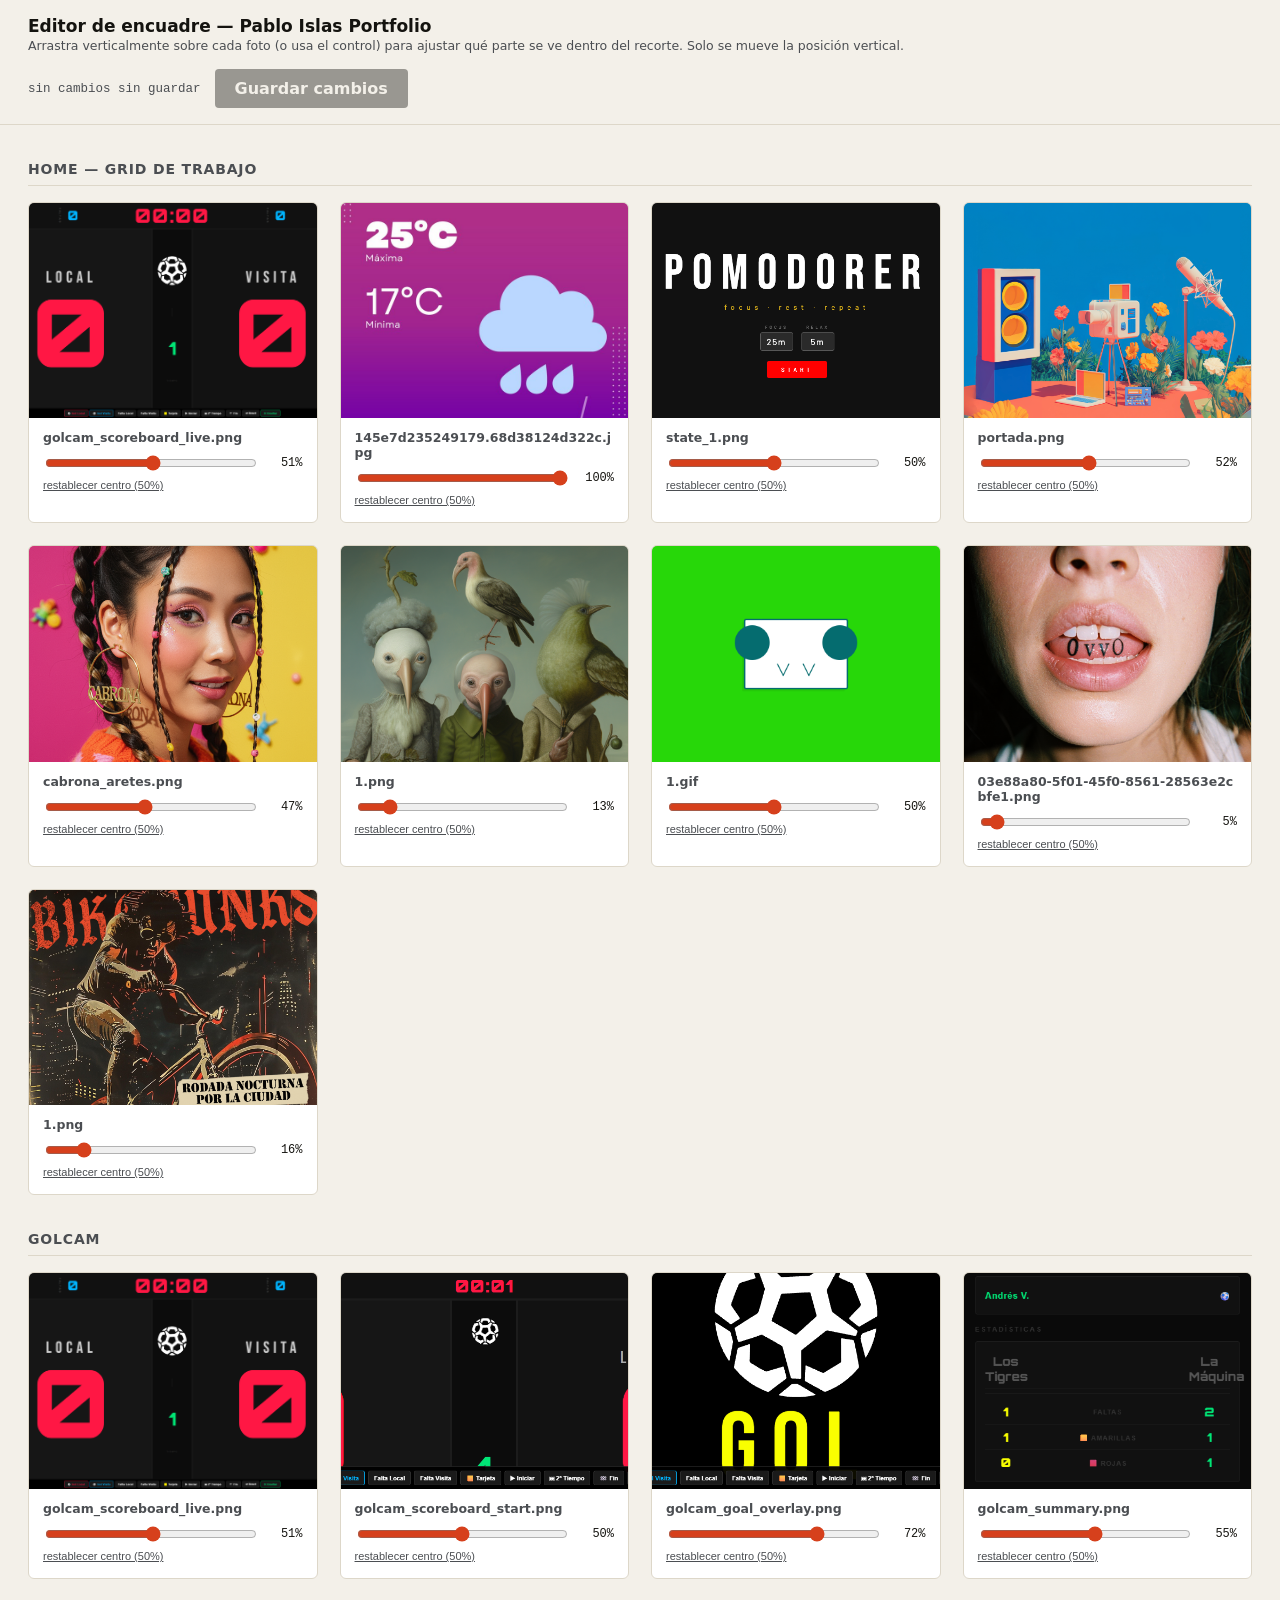
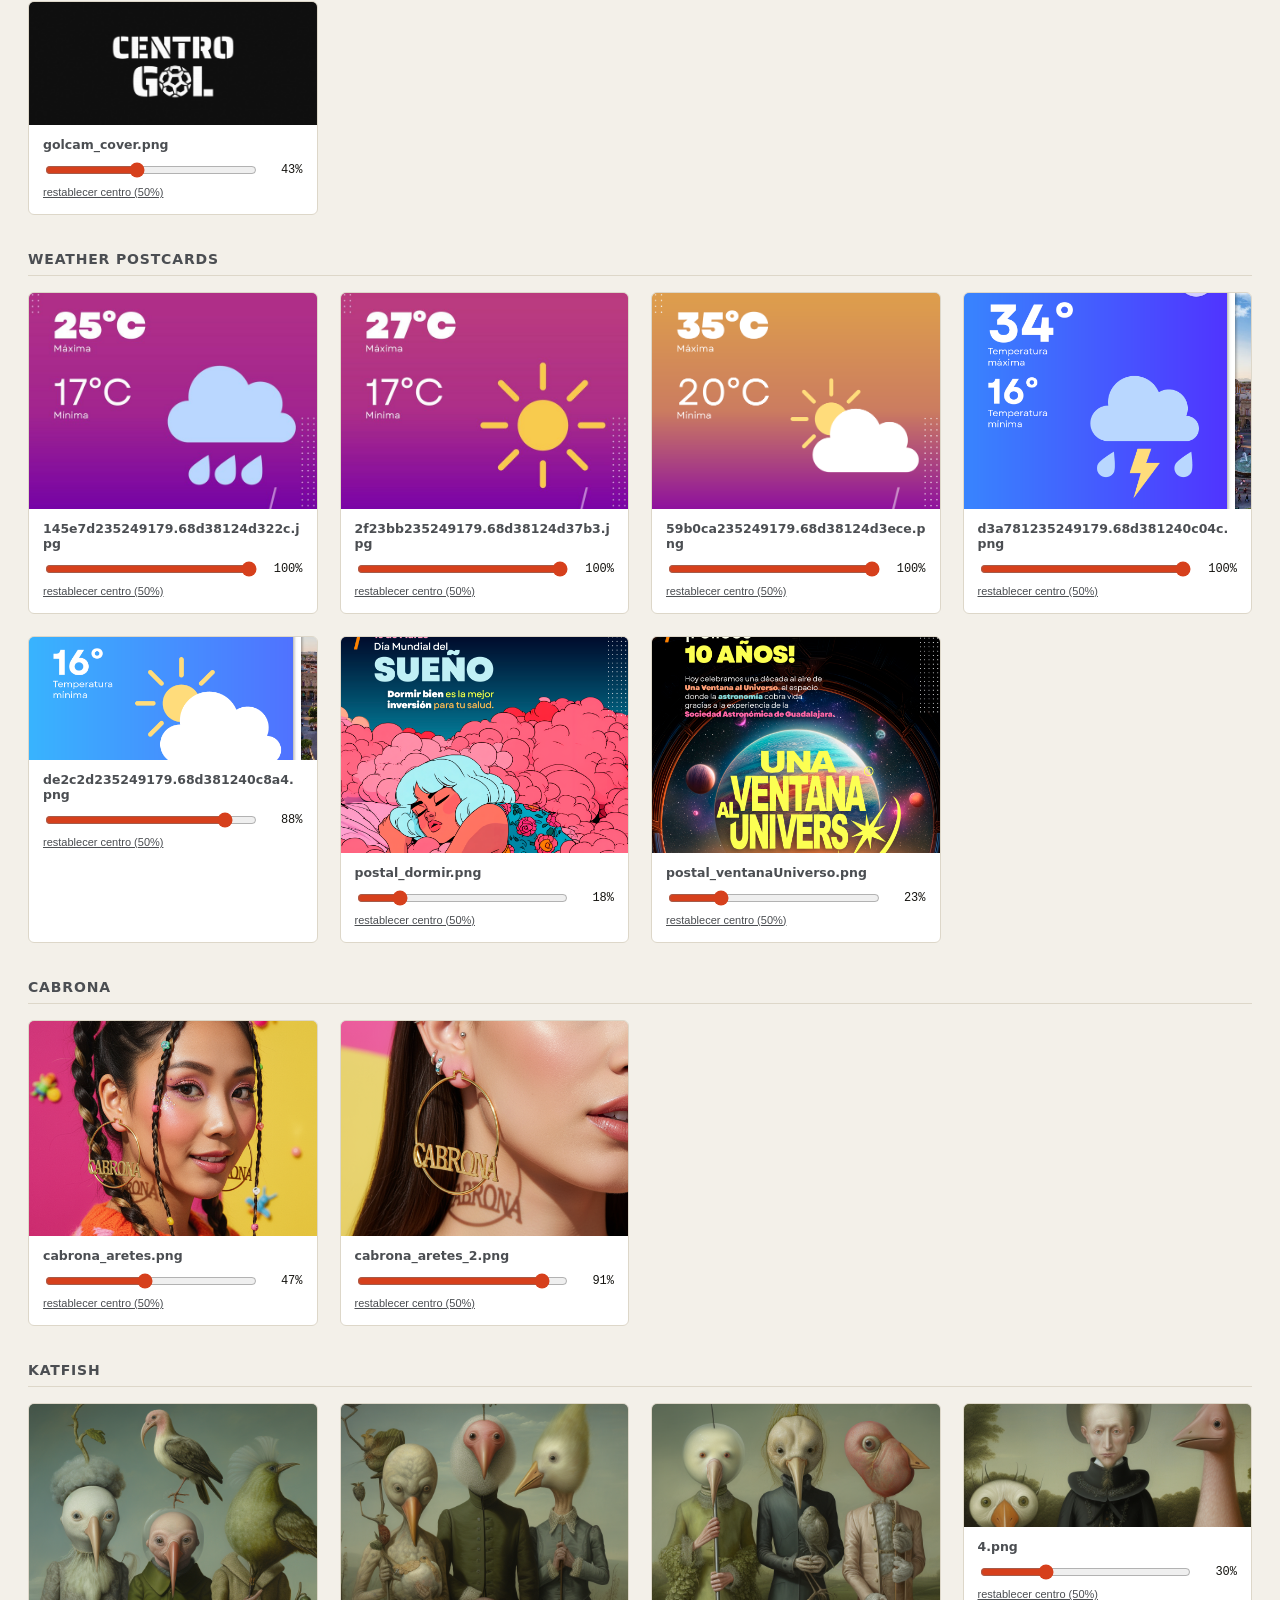
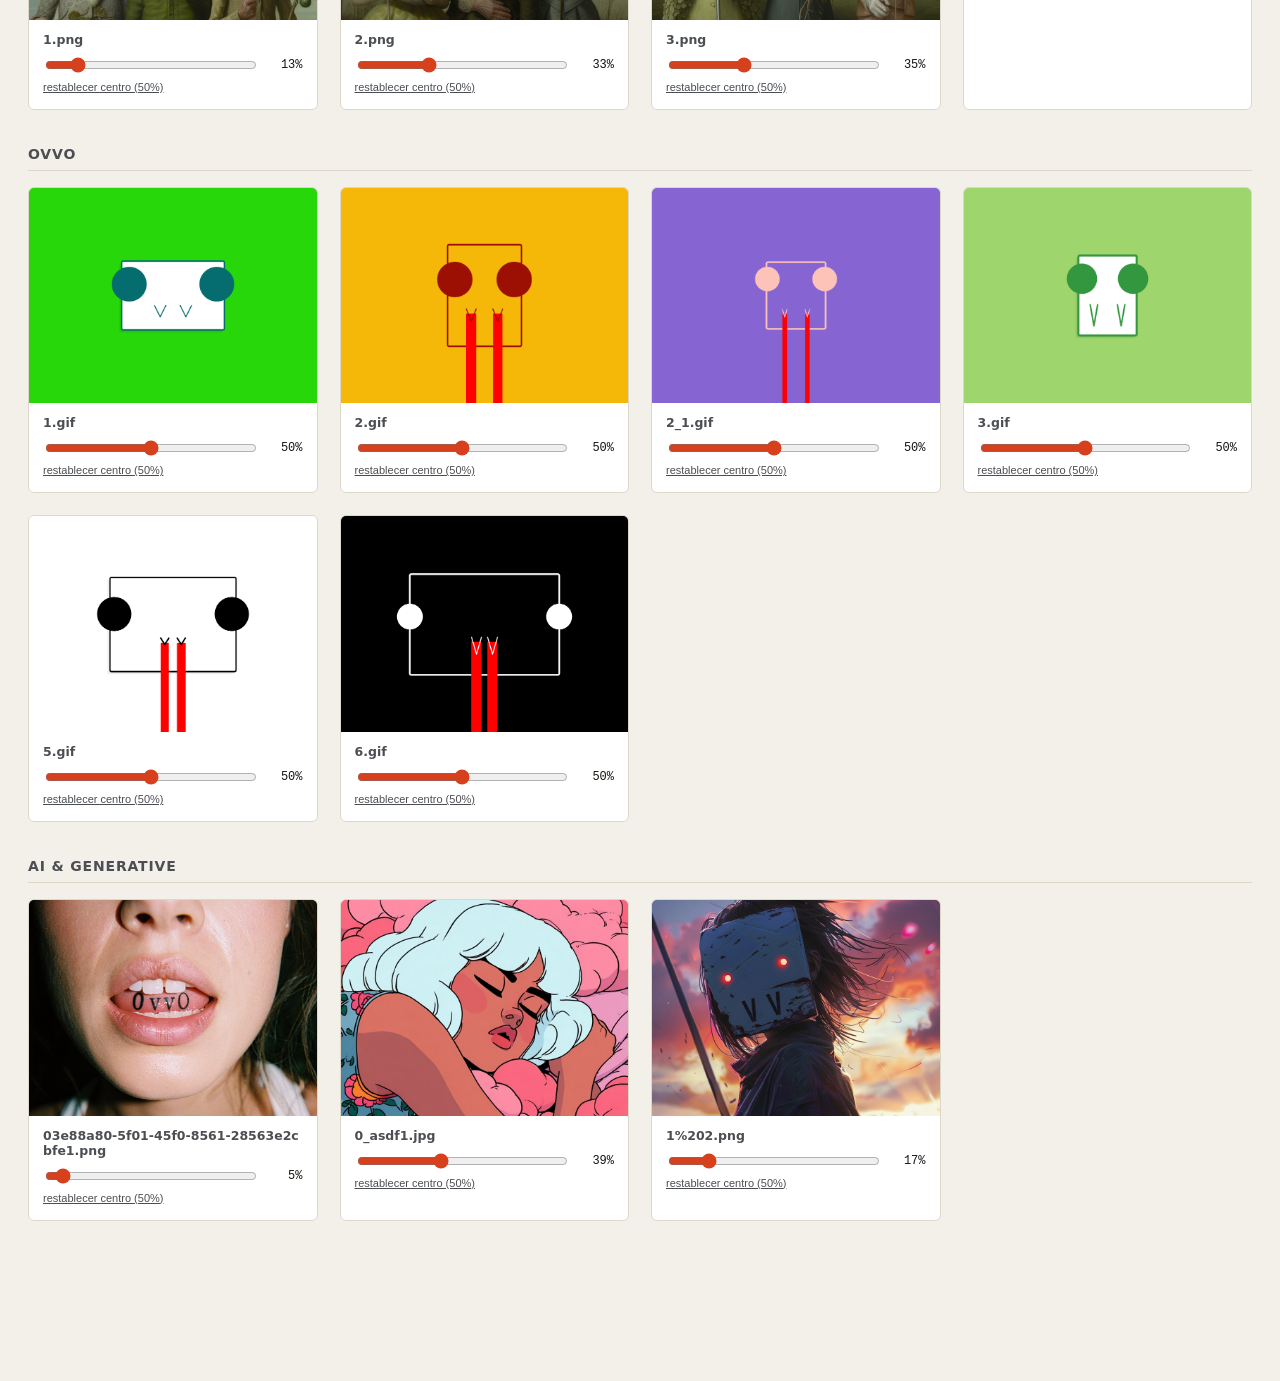
==== tools/crop-editor.html @ c800531a "Redesign as multi-page portfolio (Piso 12): home grid + case study subpages Repositions the site as " ====
<!DOCTYPE html>
<html lang="es">
<head>
<meta charset="UTF-8">
<meta name="viewport" content="width=device-width, initial-scale=1.0">
<title>Editor de encuadre</title>
<style>
  :root{ --bg:#F3F0E9; --ink:#14130F; --red:#D6401C; --slate:#4B4E52; --line:#DDD7C9; --card:#FFFFFF; --ok:#1E7A46; }
  *{box-sizing:border-box;}
  body{margin:0;background:var(--bg);color:var(--ink);font-family:"Segoe UI",system-ui,sans-serif;padding-bottom:100px;}
  header{position:sticky;top:0;background:var(--bg);border-bottom:1px solid var(--line);padding:16px 28px;display:flex;justify-content:space-between;align-items:center;z-index:10;gap:16px;flex-wrap:wrap;}
  header h1{font-size:17px;margin:0;}
  header p{margin:2px 0 0;font-size:12.5px;color:var(--slate);}
  #status{font-size:12.5px;color:var(--slate);font-family:"Consolas",monospace;}
  #status.dirty{color:var(--red);}
  #status.saved{color:var(--ok);}
  #save{font:inherit;font-weight:600;background:var(--ink);color:var(--bg);border:none;padding:10px 20px;border-radius:4px;cursor:pointer;}
  #save:disabled{opacity:.4;cursor:default;}
  #save:hover:not(:disabled){background:var(--red);}
  main{max-width:1400px;margin:0 auto;padding:24px 28px;}
  .page-group{margin-bottom:36px;}
  .page-group h2{font-size:14px;text-transform:uppercase;letter-spacing:.06em;color:var(--slate);border-bottom:1px solid var(--line);padding-bottom:8px;margin-bottom:16px;}
  .grid{display:grid;grid-template-columns:repeat(auto-fill,minmax(260px,1fr));gap:22px;}
  .card{background:var(--card);border:1px solid var(--line);border-radius:6px;overflow:hidden;}
  .frame{position:relative;aspect-ratio:4/3;overflow:hidden;background:var(--line);cursor:ns-resize;user-select:none;}
  .frame.wide{aspect-ratio:21/9;}
  .frame img{width:100%;height:100%;object-fit:cover;display:block;pointer-events:none;}
  .frame .hint{position:absolute;inset:0;display:flex;align-items:center;justify-content:center;background:rgba(0,0,0,0);opacity:0;transition:opacity .15s;color:#fff;font-size:12px;font-family:monospace;text-shadow:0 1px 3px rgba(0,0,0,.6);}
  .frame:hover .hint{opacity:1;background:rgba(0,0,0,.08);}
  .card-body{padding:12px 14px 14px;}
  .card-body .name{font-size:12.5px;font-weight:600;margin-bottom:8px;word-break:break-all;color:var(--slate);}
  .slider-row{display:flex;align-items:center;gap:10px;}
  .slider-row input[type=range]{flex:1;accent-color:var(--red);}
  .slider-row .val{font-family:monospace;font-size:12px;width:34px;text-align:right;color:var(--ink);}
  .reset{font-size:11px;color:var(--slate);background:none;border:none;cursor:pointer;text-decoration:underline;padding:0;margin-top:6px;}
  .reset:hover{color:var(--red);}
  .changed .frame{outline:2px solid var(--red);outline-offset:-2px;}
  #loading{padding:60px;text-align:center;color:var(--slate);font-family:monospace;}
</style>
</head>
<body>

<header>
  <div>
    <h1>Editor de encuadre — Pablo Islas Portfolio</h1>
    <p>Arrastra verticalmente sobre cada foto (o usa el control) para ajustar qué parte se ve dentro del recorte. Solo se mueve la posición vertical.</p>
  </div>
  <div style="display:flex;align-items:center;gap:14px;">
    <span id="status">cargando…</span>
    <button id="save" disabled>Guardar cambios</button>
  </div>
</header>

<main>
  <div id="loading">Leyendo index.html y las subpáginas de proyecto…</div>
  <div id="content" style="display:none;"></div>
</main>

<script>
var PAGES = [
  { path: '../index.html', label: 'Home — grid de trabajo' },
  { path: '../work/golcam.html', label: 'Golcam' },
  { path: '../work/weather-postcards.html', label: 'Weather Postcards' },
  { path: '../work/pomodoro.html', label: 'Pomodoro' },
  { path: '../work/sjrt-social.html', label: 'SJRT Broadcast Network' },
  { path: '../work/cabrona.html', label: 'Cabrona' },
  { path: '../work/katfish.html', label: 'Katfish' },
  { path: '../work/ovvo.html', label: 'OvvO' },
  { path: '../work/ai-generative.html', label: 'AI & Generative' },
  { path: '../work/bike-punk-flyers.html', label: 'Bike Punk Flyers' }
];

var crops = {};       // key -> value currently applied (server truth + edits)
var dirty = {};        // key -> true if changed since last save
var els = {};          // key -> { img, range, val }

function normalize(src) {
  return src.replace(/^(\.\.\/)+/, '');
}

function setStatus() {
  var n = Object.keys(dirty).length;
  var status = document.getElementById('status');
  var save = document.getElementById('save');
  if (n === 0) {
    status.textContent = 'sin cambios sin guardar';
    status.className = '';
    save.disabled = true;
  } else {
    status.textContent = n + ' foto(s) modificadas';
    status.className = 'dirty';
    save.disabled = false;
  }
}

function applyValue(key, val) {
  crops[key] = val;
  if (els[key]) {
    els[key].forEach(function (e) {
      e.img.style.objectPosition = '50% ' + val + '%';
      e.range.value = val;
      e.val.textContent = val + '%';
      e.card.classList.toggle('changed', val != (e.original));
    });
  }
}

function registerImage(container, img, key, wide) {
  var original = crops[key] !== undefined ? crops[key] : 50;

  var card = document.createElement('div');
  card.className = 'card';

  var frame = document.createElement('div');
  frame.className = 'frame' + (wide ? ' wide' : '');
  var im = document.createElement('img');
  im.src = '../' + key;
  im.style.objectPosition = '50% ' + original + '%';
  var hint = document.createElement('div');
  hint.className = 'hint';
  hint.textContent = 'arrastra ↕';
  frame.appendChild(im);
  frame.appendChild(hint);

  var body = document.createElement('div');
  body.className = 'card-body';
  var name = document.createElement('div');
  name.className = 'name';
  name.textContent = key.split('/').pop();
  var row = document.createElement('div');
  row.className = 'slider-row';
  var range = document.createElement('input');
  range.type = 'range'; range.min = 0; range.max = 100; range.value = original;
  var val = document.createElement('span');
  val.className = 'val';
  val.textContent = original + '%';
  row.appendChild(range); row.appendChild(val);
  var reset = document.createElement('button');
  reset.className = 'reset';
  reset.textContent = 'restablecer centro (50%)';

  body.appendChild(name); body.appendChild(row); body.appendChild(reset);
  card.appendChild(frame); card.appendChild(body);

  if (!els[key]) els[key] = [];
  els[key].push({ img: im, range: range, val: val, card: card, original: original });

  function onChange(v) {
    v = Math.max(0, Math.min(100, Math.round(v)));
    applyValue(key, v);
    if (v === original) { delete dirty[key]; } else { dirty[key] = true; }
    setStatus();
  }

  range.addEventListener('input', function () { onChange(+range.value); });
  reset.addEventListener('click', function () { onChange(50); });

  // drag directly on the photo
  var dragging = false, startY = 0, startVal = original;
  frame.addEventListener('mousedown', function (e) {
    dragging = true; startY = e.clientY; startVal = +range.value;
    e.preventDefault();
  });
  window.addEventListener('mousemove', function (e) {
    if (!dragging) return;
    var rect = frame.getBoundingClientRect();
    var deltaPct = ((e.clientY - startY) / rect.height) * 100;
    onChange(startVal + deltaPct);
  });
  window.addEventListener('mouseup', function () { dragging = false; });

  return card;
}

function scanPage(html, groupEl) {
  var doc = new DOMParser().parseFromString(html, 'text/html');
  var imgs = doc.querySelectorAll('.thumb img, .cs-gal .item:not(.contain) img');
  var count = 0;
  imgs.forEach(function (img) {
    var src = img.getAttribute('src');
    if (!src) return;
    var key = normalize(src);
    var wide = img.closest('.item') && img.closest('.item').classList.contains('wide');
    var grid = groupEl.querySelector('.grid');
    grid.appendChild(registerImage(groupEl, img, key, wide));
    count++;
  });
  return count;
}

Promise.all(PAGES.map(function (p) {
  return fetch(p.path).then(function (r) { return r.text(); }).then(function (html) { return { p: p, html: html }; });
}))
.then(function (results) {
  return fetch('../imas/crops.json').then(function (r) { return r.ok ? r.json() : {}; }).catch(function () { return {}; })
    .then(function (existing) {
      crops = existing;
      var content = document.getElementById('content');
      results.forEach(function (r) {
        var group = document.createElement('div');
        group.className = 'page-group';
        group.innerHTML = '<h2>' + r.p.label + '</h2><div class="grid"></div>';
        var n = scanPage(r.html, group);
        if (n > 0) content.appendChild(group);
      });
      document.getElementById('loading').style.display = 'none';
      content.style.display = '';
      setStatus();
    });
})
.catch(function (err) {
  document.getElementById('loading').textContent = 'Error cargando páginas: ' + err;
});

document.getElementById('save').addEventListener('click', function () {
  var btn = this;
  btn.disabled = true;
  fetch('/api/save-crops', { method: 'POST', headers: { 'Content-Type': 'application/json' }, body: JSON.stringify(crops) })
    .then(function (r) { if (!r.ok) throw new Error('HTTP ' + r.status); return r.json(); })
    .then(function () {
      dirty = {};
      Object.keys(els).forEach(function (k) { els[k].forEach(function (e) { e.original = crops[k]; e.card.classList.remove('changed'); }); });
      var status = document.getElementById('status');
      status.textContent = 'guardado ✓ — imas/crops.json actualizado';
      status.className = 'saved';
      setTimeout(setStatus, 2500);
    })
    .catch(function (err) {
      alert('No se pudo guardar: ' + err + '\n\n¿Está corriendo el servidor local con soporte de guardado?');
      btn.disabled = false;
    });
});
</script>
</body>
</html>
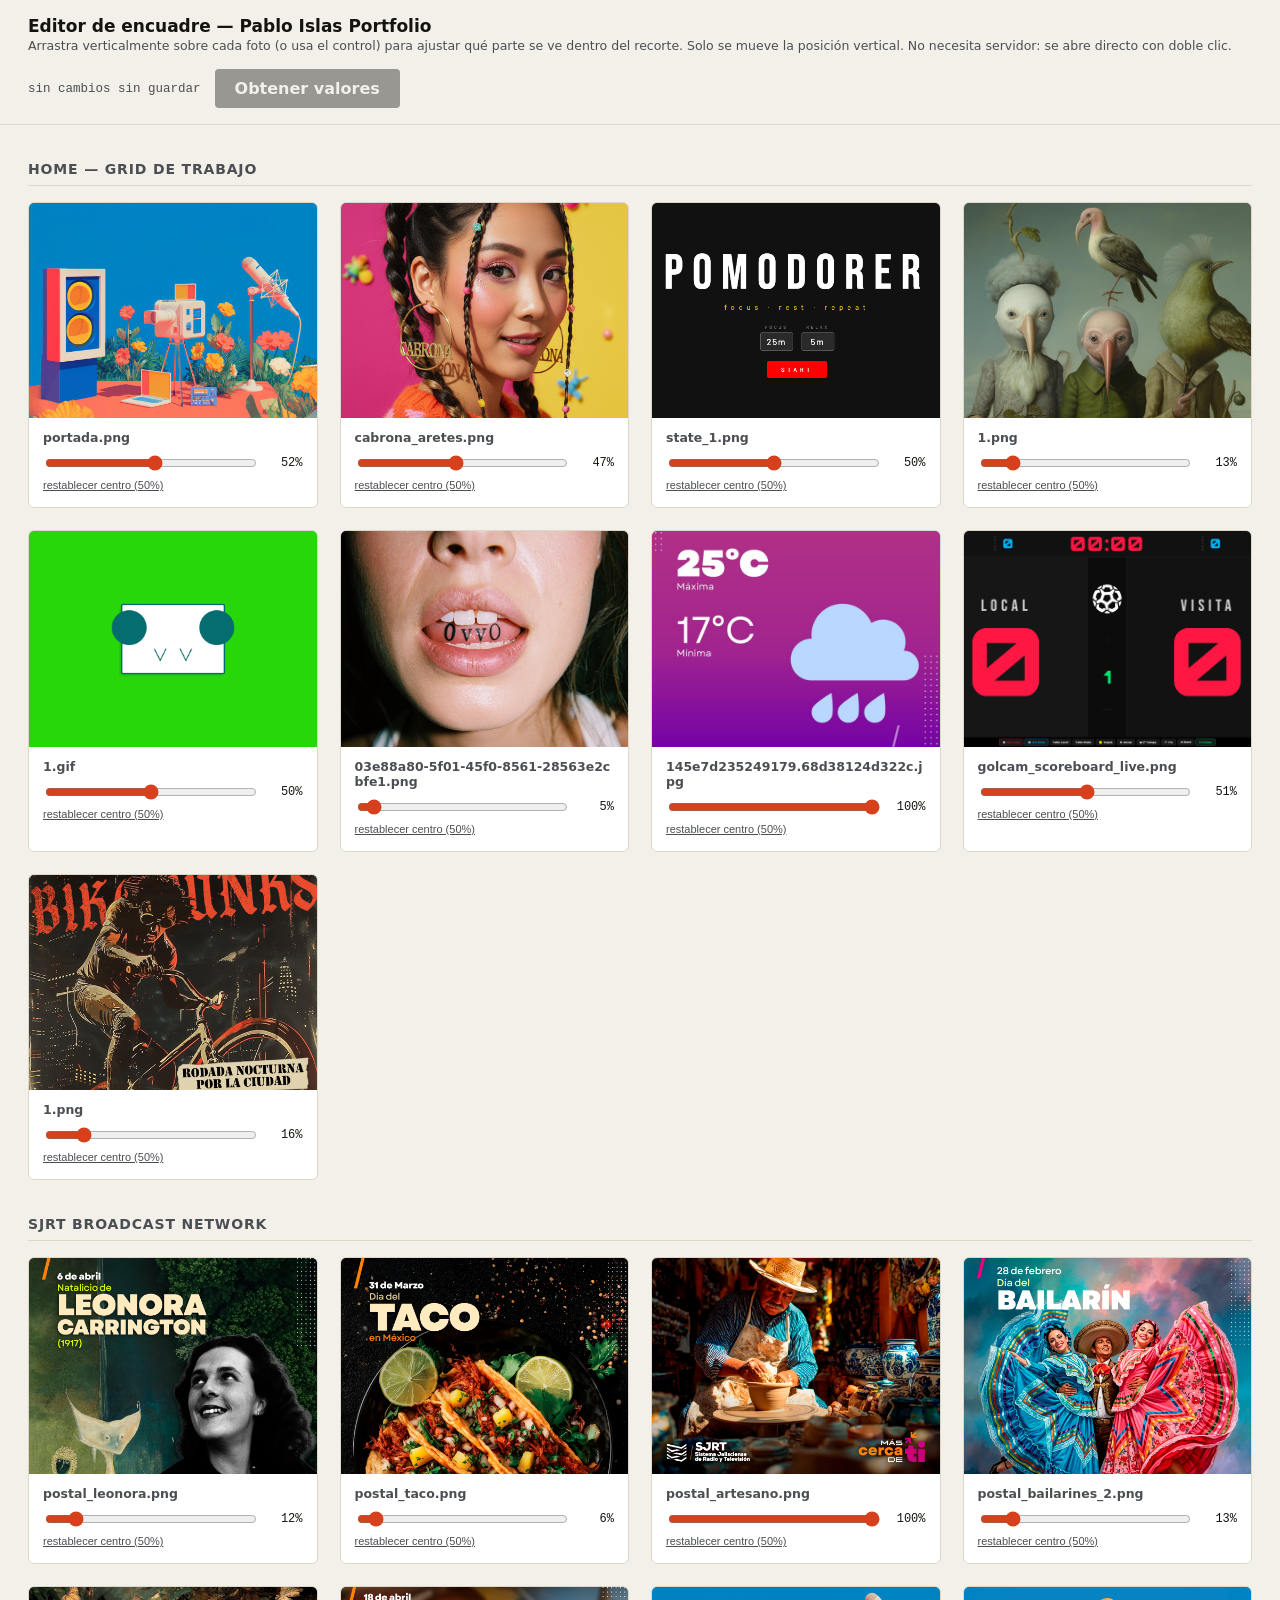
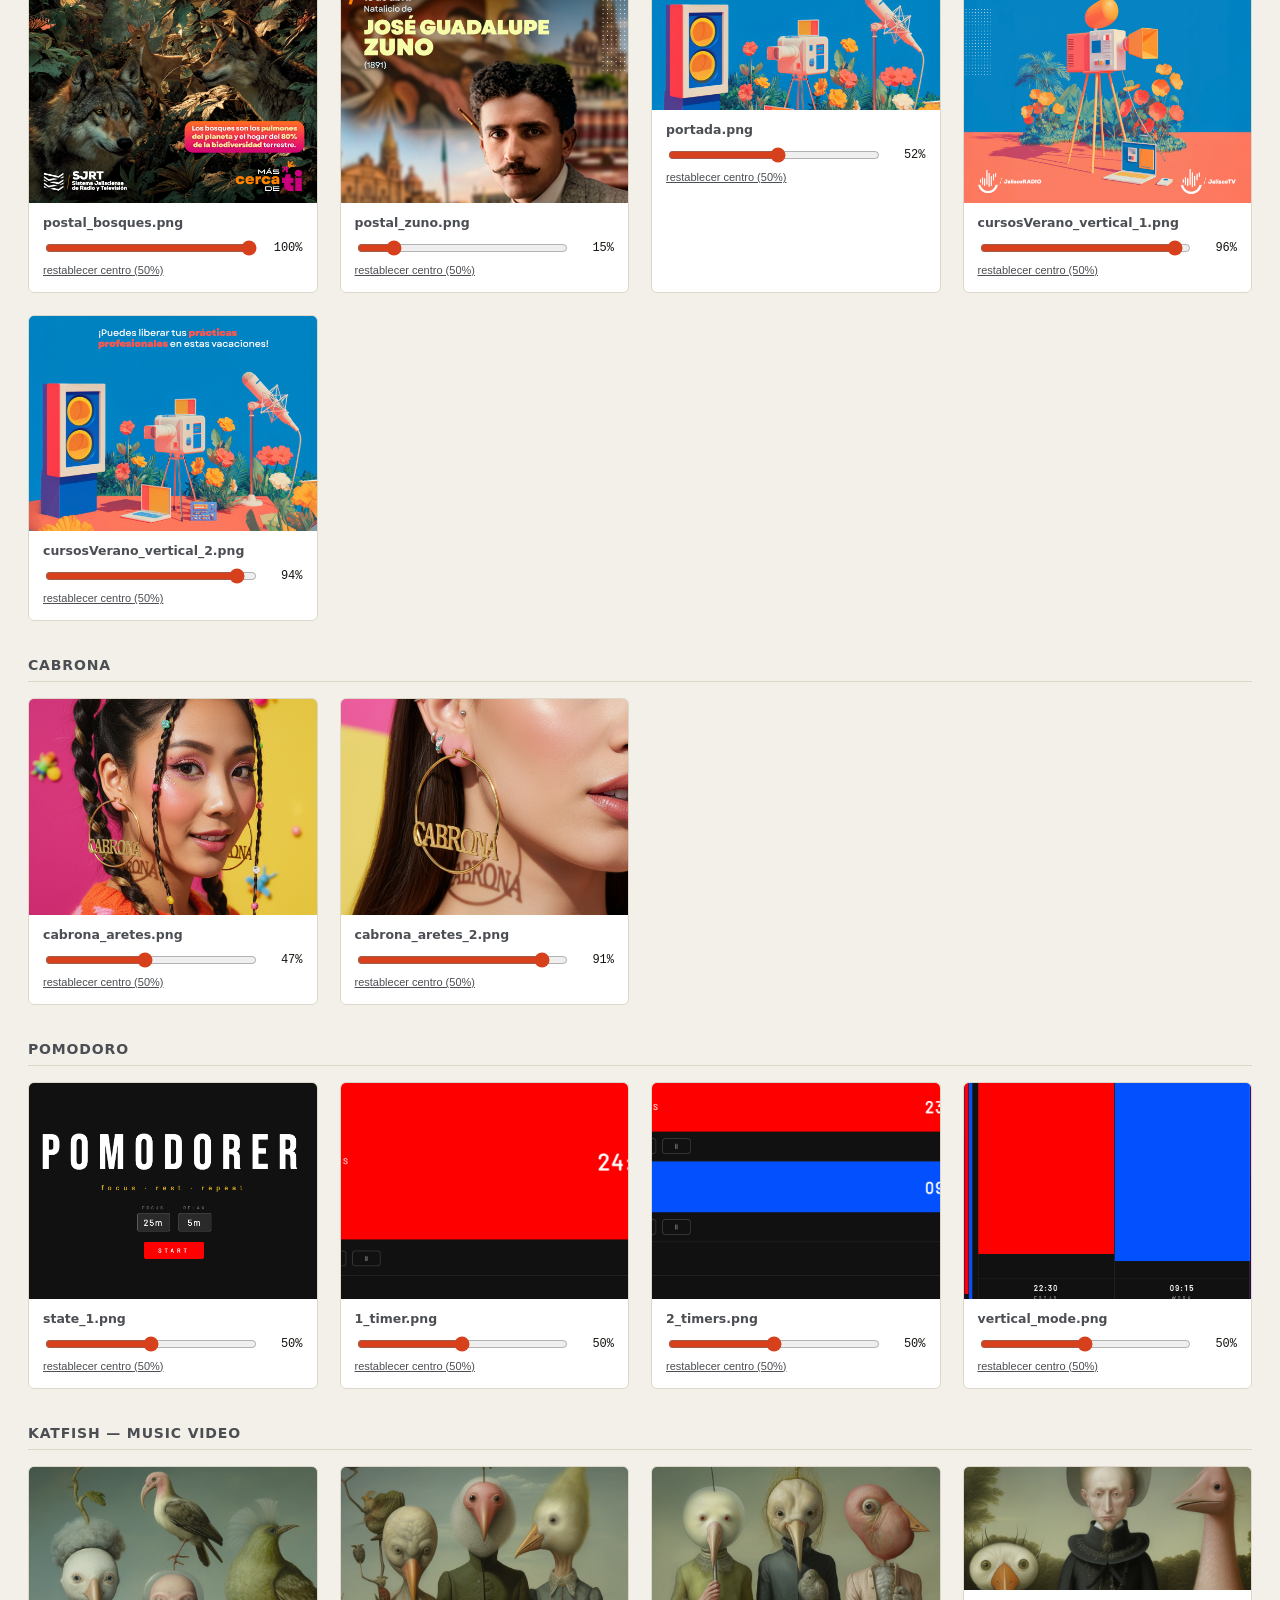
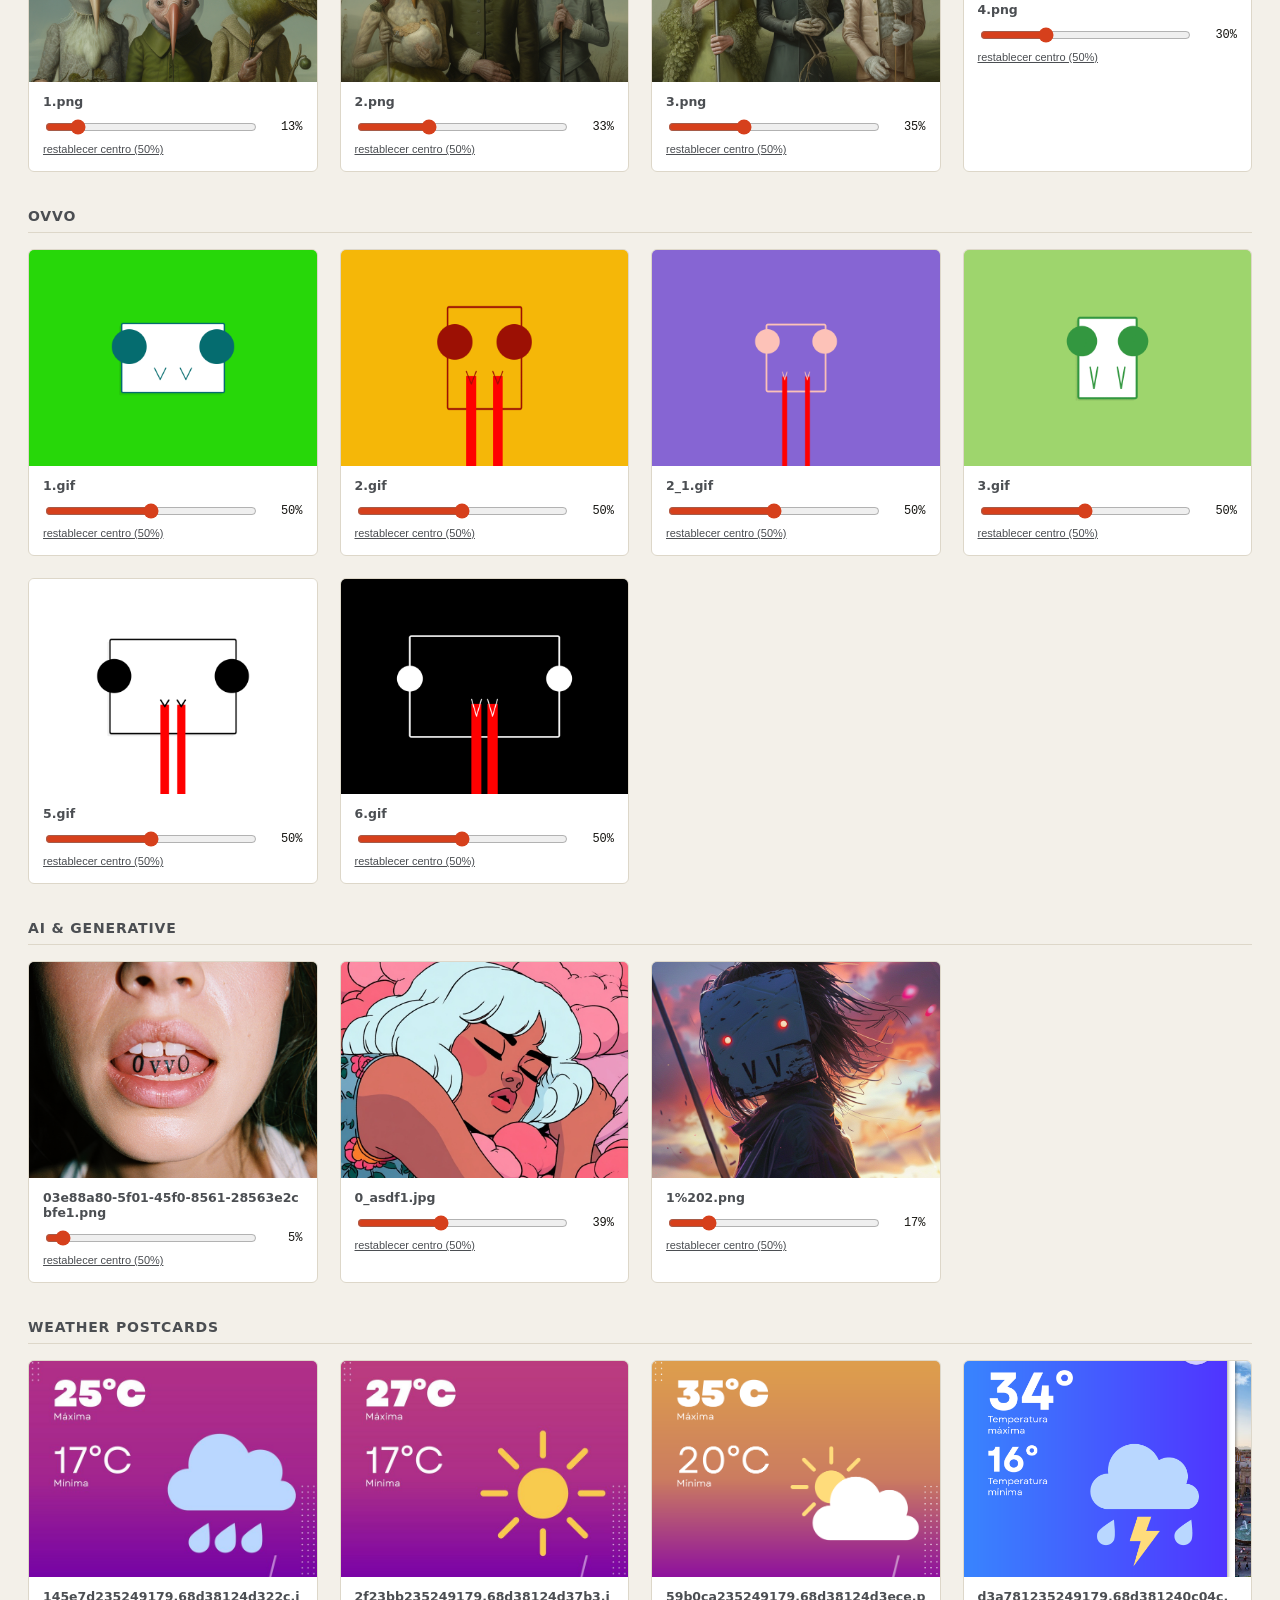
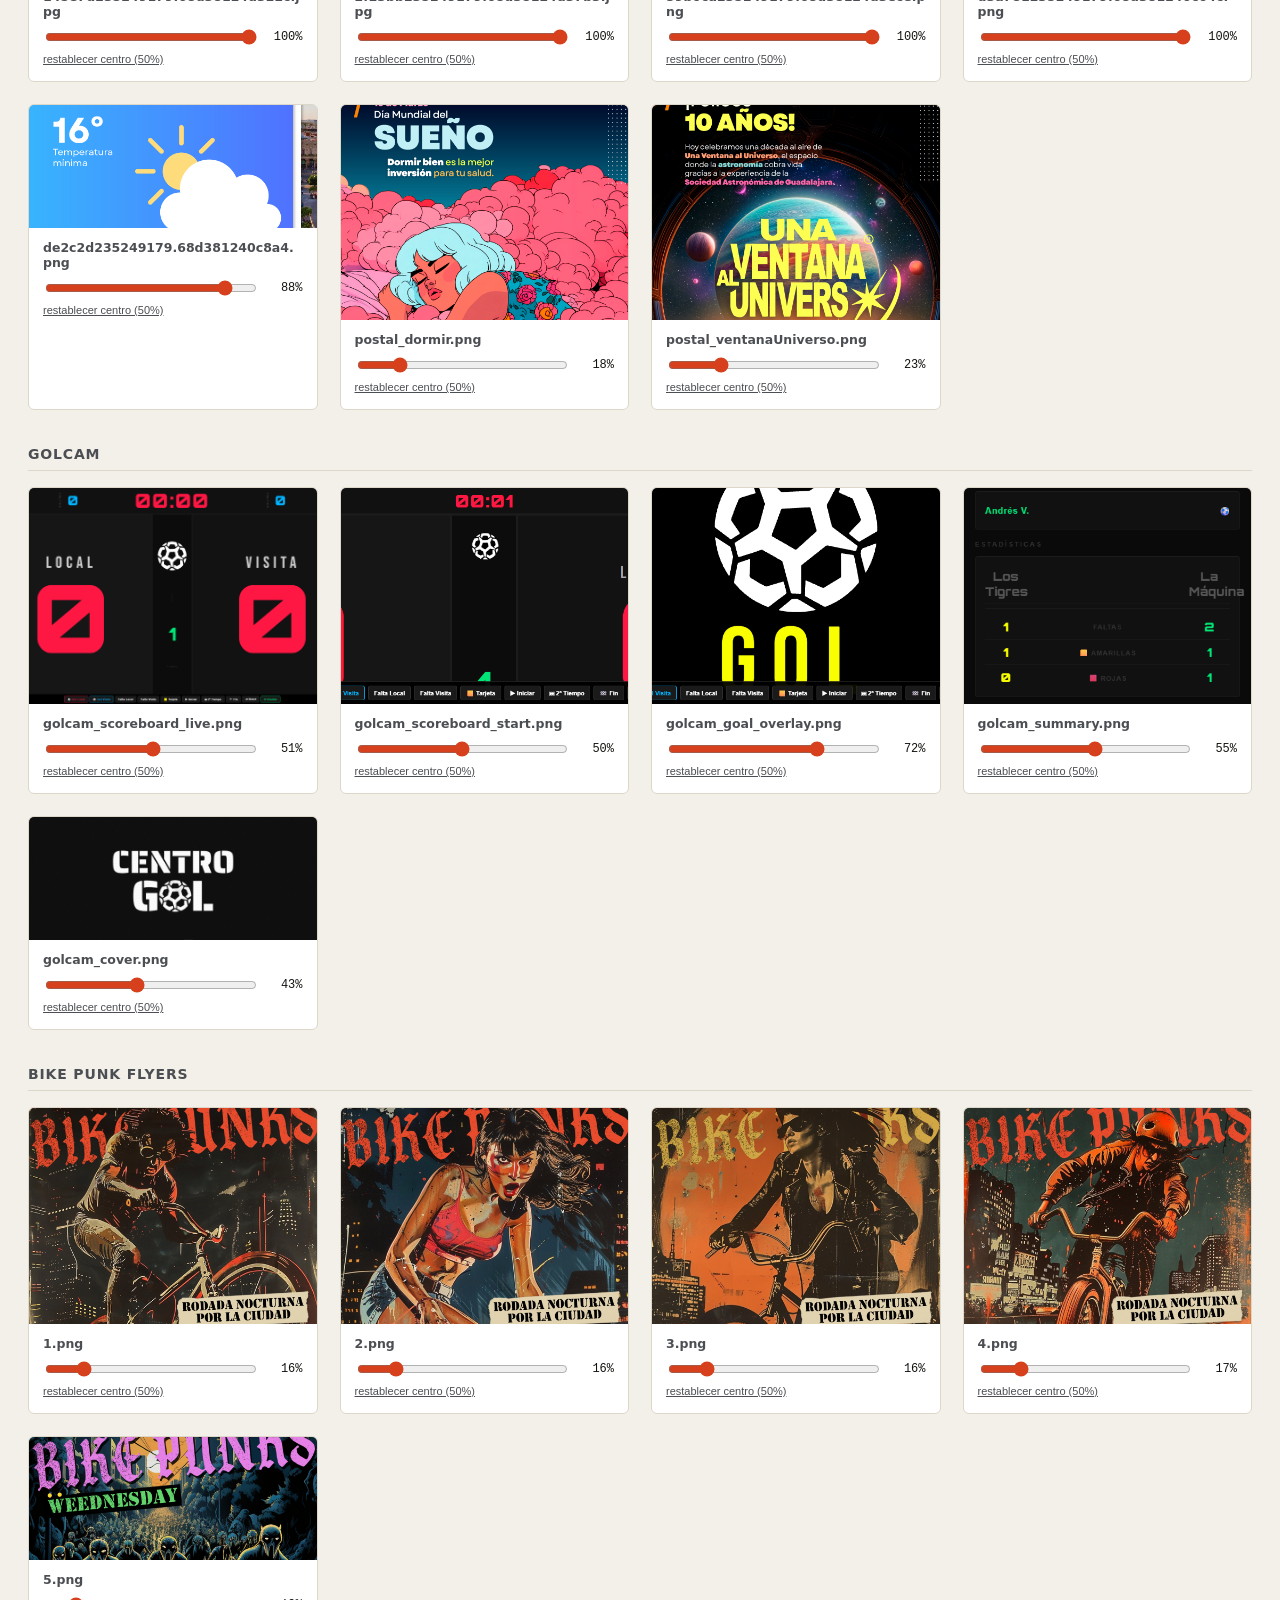
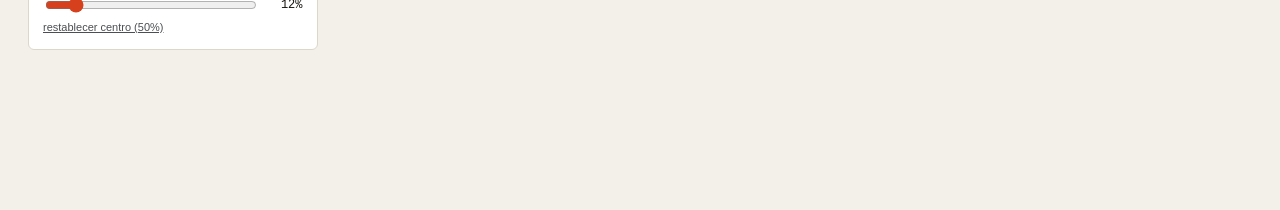
==== commit 4fb79411: "Reorder projects, drop em dashes from copy, and fix image cropping - Reorder work grid and next-proj" ====
--- a/tools/crop-editor.html
+++ b/tools/crop-editor.html
@@ -14,9 +14,9 @@
   #status{font-size:12.5px;color:var(--slate);font-family:"Consolas",monospace;}
   #status.dirty{color:var(--red);}
   #status.saved{color:var(--ok);}
-  #save{font:inherit;font-weight:600;background:var(--ink);color:var(--bg);border:none;padding:10px 20px;border-radius:4px;cursor:pointer;}
-  #save:disabled{opacity:.4;cursor:default;}
-  #save:hover:not(:disabled){background:var(--red);}
+  .btn{font:inherit;font-weight:600;background:var(--ink);color:var(--bg);border:none;padding:10px 20px;border-radius:4px;cursor:pointer;}
+  .btn:disabled{opacity:.4;cursor:default;}
+  .btn:hover:not(:disabled){background:var(--red);}
   main{max-width:1400px;margin:0 auto;padding:24px 28px;}
   .page-group{margin-bottom:36px;}
   .page-group h2{font-size:14px;text-transform:uppercase;letter-spacing:.06em;color:var(--slate);border-bottom:1px solid var(--line);padding-bottom:8px;margin-bottom:16px;}
@@ -35,7 +35,13 @@
   .reset{font-size:11px;color:var(--slate);background:none;border:none;cursor:pointer;text-decoration:underline;padding:0;margin-top:6px;}
   .reset:hover{color:var(--red);}
   .changed .frame{outline:2px solid var(--red);outline-offset:-2px;}
-  #loading{padding:60px;text-align:center;color:var(--slate);font-family:monospace;}
+  #panel{position:fixed;left:0;right:0;bottom:0;background:var(--ink);color:var(--bg);padding:16px 28px;display:none;z-index:20;box-shadow:0 -4px 16px rgba(0,0,0,.25);}
+  #panel.open{display:block;}
+  #panel h3{margin:0 0 8px;font-size:13px;}
+  #panel textarea{width:100%;height:110px;font-family:Consolas,monospace;font-size:11.5px;background:#0000;color:var(--bg);border:1px solid #444;border-radius:4px;padding:10px;resize:vertical;}
+  #panel .actions{display:flex;gap:10px;margin-top:10px;align-items:center;flex-wrap:wrap;}
+  #panel .close{background:none;border:1px solid #666;color:var(--bg);border-radius:4px;padding:8px 14px;cursor:pointer;font:inherit;}
+  #copyMsg{font-size:12px;color:#8FD6A8;}
 </style>
 </head>
 <body>
@@ -43,40 +49,115 @@
 <header>
   <div>
     <h1>Editor de encuadre — Pablo Islas Portfolio</h1>
-    <p>Arrastra verticalmente sobre cada foto (o usa el control) para ajustar qué parte se ve dentro del recorte. Solo se mueve la posición vertical.</p>
+    <p>Arrastra verticalmente sobre cada foto (o usa el control) para ajustar qué parte se ve dentro del recorte. Solo se mueve la posición vertical. No necesita servidor: se abre directo con doble clic.</p>
   </div>
   <div style="display:flex;align-items:center;gap:14px;">
-    <span id="status">cargando…</span>
-    <button id="save" disabled>Guardar cambios</button>
+    <span id="status">sin cambios sin guardar</span>
+    <button id="save" class="btn" disabled>Obtener valores</button>
   </div>
 </header>
 
 <main>
-  <div id="loading">Leyendo index.html y las subpáginas de proyecto…</div>
-  <div id="content" style="display:none;"></div>
+  <div id="content"></div>
 </main>
 
+<div id="panel">
+  <h3>Valores actuales (crops.json)</h3>
+  <textarea id="jsonOut" readonly></textarea>
+  <div class="actions">
+    <button id="download" class="btn">Descargar crops.json</button>
+    <button id="copy" class="btn">Copiar al portapapeles</button>
+    <span id="copyMsg"></span>
+    <button id="closePanel" class="close">Cerrar</button>
+  </div>
+</div>
+
 <script>
-var PAGES = [
-  { path: '../index.html', label: 'Home — grid de trabajo' },
-  { path: '../work/golcam.html', label: 'Golcam' },
-  { path: '../work/weather-postcards.html', label: 'Weather Postcards' },
-  { path: '../work/pomodoro.html', label: 'Pomodoro' },
-  { path: '../work/sjrt-social.html', label: 'SJRT Broadcast Network' },
-  { path: '../work/cabrona.html', label: 'Cabrona' },
-  { path: '../work/katfish.html', label: 'Katfish' },
-  { path: '../work/ovvo.html', label: 'OvvO' },
-  { path: '../work/ai-generative.html', label: 'AI & Generative' },
-  { path: '../work/bike-punk-flyers.html', label: 'Bike Punk Flyers' }
+// Imagen -> grupo (página) al que pertenece, en el orden actual del book.
+// wide:true = la imagen se muestra en un recuadro ancho (21:9) en esa página.
+var GROUPS = [
+  { label: 'Home — grid de trabajo', items: [
+    { key: 'imas/cursos_verano/portada.png', wide: false },
+    { key: 'imas/cabrona/cabrona_aretes.png', wide: false },
+    { key: 'imas/pomodorer/state_1.png', wide: false },
+    { key: 'behance_download/Music-video-for-Katfish/1.png', wide: false },
+    { key: 'imas/OvvO/ovvo_gifs/1.gif', wide: false },
+    { key: 'imas/ai/03e88a80-5f01-45f0-8561-28563e2cbfe1.png', wide: false },
+    { key: 'behance_download/Generative-Forecasts/145e7d235249179.68d38124d322c.jpg', wide: false },
+    { key: 'imas/golcam/golcam_scoreboard_live.png', wide: false },
+    { key: 'behance_download/Bike-Punks-flyers/1.png', wide: false }
+  ]},
+  { label: 'SJRT Broadcast Network', items: [
+    { key: 'imas/postales/postal_leonora.png', wide: false },
+    { key: 'imas/postales/postal_taco.png', wide: false },
+    { key: 'imas/postales/postal_artesano.png', wide: false },
+    { key: 'imas/postales/postal_bailarines_2.png', wide: false },
+    { key: 'imas/postales/postal_bosques.png', wide: false },
+    { key: 'imas/postales/postal_zuno.png', wide: false },
+    { key: 'imas/cursos_verano/portada.png', wide: true },
+    { key: 'imas/cursos_verano/cursosVerano_vertical_1.png', wide: false },
+    { key: 'imas/cursos_verano/cursosVerano_vertical_2.png', wide: false }
+  ]},
+  { label: 'Cabrona', items: [
+    { key: 'imas/cabrona/cabrona_aretes.png', wide: false },
+    { key: 'imas/cabrona/cabrona_aretes_2.png', wide: false }
+  ]},
+  { label: 'Pomodoro', items: [
+    { key: 'imas/pomodorer/state_1.png', wide: false },
+    { key: 'imas/pomodorer/1_timer.png', wide: false },
+    { key: 'imas/pomodorer/2_timers.png', wide: false },
+    { key: 'imas/pomodorer/vertical_mode.png', wide: false }
+  ]},
+  { label: 'Katfish — Music Video', items: [
+    { key: 'behance_download/Music-video-for-Katfish/1.png', wide: false },
+    { key: 'behance_download/Music-video-for-Katfish/2.png', wide: false },
+    { key: 'behance_download/Music-video-for-Katfish/3.png', wide: false },
+    { key: 'behance_download/Music-video-for-Katfish/4.png', wide: true }
+  ]},
+  { label: 'OvvO', items: [
+    { key: 'imas/OvvO/ovvo_gifs/1.gif', wide: false },
+    { key: 'imas/OvvO/ovvo_gifs/2.gif', wide: false },
+    { key: 'imas/OvvO/ovvo_gifs/2_1.gif', wide: false },
+    { key: 'imas/OvvO/ovvo_gifs/3.gif', wide: false },
+    { key: 'imas/OvvO/ovvo_gifs/5.gif', wide: false },
+    { key: 'imas/OvvO/ovvo_gifs/6.gif', wide: false }
+  ]},
+  { label: 'AI & Generative', items: [
+    { key: 'imas/ai/03e88a80-5f01-45f0-8561-28563e2cbfe1.png', wide: false },
+    { key: 'imas/ai/0_asdf1.jpg', wide: false },
+    { key: 'imas/ai/ai_ovvos/1%202.png', wide: false }
+  ]},
+  { label: 'Weather Postcards', items: [
+    { key: 'behance_download/Generative-Forecasts/145e7d235249179.68d38124d322c.jpg', wide: false },
+    { key: 'behance_download/Generative-Forecasts/2f23bb235249179.68d38124d37b3.jpg', wide: false },
+    { key: 'behance_download/Generative-Forecasts/59b0ca235249179.68d38124d3ece.png', wide: false },
+    { key: 'behance_download/Generative-Forecasts/d3a781235249179.68d381240c04c.png', wide: false },
+    { key: 'behance_download/Generative-Forecasts/de2c2d235249179.68d381240c8a4.png', wide: true },
+    { key: 'imas/postales/postal_dormir.png', wide: false },
+    { key: 'imas/postales/postal_ventanaUniverso.png', wide: false }
+  ]},
+  { label: 'Golcam', items: [
+    { key: 'imas/golcam/golcam_scoreboard_live.png', wide: false },
+    { key: 'imas/golcam/golcam_scoreboard_start.png', wide: false },
+    { key: 'imas/golcam/golcam_goal_overlay.png', wide: false },
+    { key: 'imas/golcam/golcam_summary.png', wide: false },
+    { key: 'imas/golcam/golcam_cover.png', wide: true }
+  ]},
+  { label: 'Bike Punk Flyers', items: [
+    { key: 'behance_download/Bike-Punks-flyers/1.png', wide: false },
+    { key: 'behance_download/Bike-Punks-flyers/2.png', wide: false },
+    { key: 'behance_download/Bike-Punks-flyers/3.png', wide: false },
+    { key: 'behance_download/Bike-Punks-flyers/4.png', wide: false },
+    { key: 'behance_download/Bike-Punks-flyers/5.png', wide: true }
+  ]}
 ];
 
-var crops = {};       // key -> value currently applied (server truth + edits)
-var dirty = {};        // key -> true if changed since last save
-var els = {};          // key -> { img, range, val }
-
-function normalize(src) {
-  return src.replace(/^(\.\.\/)+/, '');
-}
+// Valores guardados actualmente en imas/crops.json (punto de partida).
+var crops = {"imas/golcam/golcam_scoreboard_live.png":51,"imas/cursos_verano/portada.png":52,"behance_download/Music-video-for-Katfish/1.png":13,"imas/cabrona/cabrona_aretes.png":47,"imas/ai/03e88a80-5f01-45f0-8561-28563e2cbfe1.png":5,"behance_download/Bike-Punks-flyers/1.png":16,"imas/golcam/golcam_scoreboard_start.png":50,"imas/golcam/golcam_goal_overlay.png":72,"imas/golcam/golcam_summary.png":55,"imas/golcam/golcam_cover.png":43,"behance_download/Generative-Forecasts/145e7d235249179.68d38124d322c.jpg":100,"behance_download/Generative-Forecasts/2f23bb235249179.68d38124d37b3.jpg":100,"behance_download/Generative-Forecasts/59b0ca235249179.68d38124d3ece.png":100,"behance_download/Generative-Forecasts/d3a781235249179.68d381240c04c.png":100,"behance_download/Generative-Forecasts/de2c2d235249179.68d381240c8a4.png":88,"imas/postales/postal_dormir.png":18,"imas/postales/postal_ventanaUniverso.png":23,"imas/postales/postal_leonora.png":12,"imas/postales/postal_taco.png":6,"imas/postales/postal_artesano.png":100,"imas/postales/postal_bailarines_2.png":13,"imas/postales/postal_bosques.png":100,"imas/postales/postal_zuno.png":15,"imas/cursos_verano/cursosVerano_vertical_1.png":96,"imas/cursos_verano/cursosVerano_vertical_2.png":94,"imas/cabrona/cabrona_aretes_2.png":91,"behance_download/Music-video-for-Katfish/2.png":33,"behance_download/Music-video-for-Katfish/3.png":35,"behance_download/Music-video-for-Katfish/4.png":30,"imas/ai/0_asdf1.jpg":39,"imas/ai/ai_ovvos/1%202.png":17,"behance_download/Bike-Punks-flyers/2.png":16,"behance_download/Bike-Punks-flyers/3.png":16,"behance_download/Bike-Punks-flyers/4.png":17,"behance_download/Bike-Punks-flyers/5.png":12};
+
+var initial = {};       // key -> value when the page loaded (to detect changes)
+var dirty = {};         // key -> true if changed since load
+var els = {};           // key -> [{ img, range, val, card }]
 
 function setStatus() {
   var n = Object.keys(dirty).length;
@@ -95,18 +176,17 @@
 
 function applyValue(key, val) {
   crops[key] = val;
-  if (els[key]) {
-    els[key].forEach(function (e) {
-      e.img.style.objectPosition = '50% ' + val + '%';
-      e.range.value = val;
-      e.val.textContent = val + '%';
-      e.card.classList.toggle('changed', val != (e.original));
-    });
-  }
-}
-
-function registerImage(container, img, key, wide) {
-  var original = crops[key] !== undefined ? crops[key] : 50;
+  (els[key] || []).forEach(function (e) {
+    e.img.style.objectPosition = '50% ' + val + '%';
+    e.range.value = val;
+    e.val.textContent = val + '%';
+    e.card.classList.toggle('changed', val != initial[key]);
+  });
+}
+
+function registerImage(grid, key, wide) {
+  var current = crops[key] !== undefined ? crops[key] : 50;
+  if (initial[key] === undefined) initial[key] = current;
 
   var card = document.createElement('div');
   card.className = 'card';
@@ -115,7 +195,7 @@
   frame.className = 'frame' + (wide ? ' wide' : '');
   var im = document.createElement('img');
   im.src = '../' + key;
-  im.style.objectPosition = '50% ' + original + '%';
+  im.style.objectPosition = '50% ' + current + '%';
   var hint = document.createElement('div');
   hint.className = 'hint';
   hint.textContent = 'arrastra ↕';
@@ -130,10 +210,10 @@
   var row = document.createElement('div');
   row.className = 'slider-row';
   var range = document.createElement('input');
-  range.type = 'range'; range.min = 0; range.max = 100; range.value = original;
+  range.type = 'range'; range.min = 0; range.max = 100; range.value = current;
   var val = document.createElement('span');
   val.className = 'val';
-  val.textContent = original + '%';
+  val.textContent = current + '%';
   row.appendChild(range); row.appendChild(val);
   var reset = document.createElement('button');
   reset.className = 'reset';
@@ -141,22 +221,22 @@
 
   body.appendChild(name); body.appendChild(row); body.appendChild(reset);
   card.appendChild(frame); card.appendChild(body);
+  grid.appendChild(card);
 
   if (!els[key]) els[key] = [];
-  els[key].push({ img: im, range: range, val: val, card: card, original: original });
+  els[key].push({ img: im, range: range, val: val, card: card });
 
   function onChange(v) {
     v = Math.max(0, Math.min(100, Math.round(v)));
     applyValue(key, v);
-    if (v === original) { delete dirty[key]; } else { dirty[key] = true; }
+    if (v === initial[key]) { delete dirty[key]; } else { dirty[key] = true; }
     setStatus();
   }
 
   range.addEventListener('input', function () { onChange(+range.value); });
   reset.addEventListener('click', function () { onChange(50); });
 
-  // drag directly on the photo
-  var dragging = false, startY = 0, startVal = original;
+  var dragging = false, startY = 0, startVal = current;
   frame.addEventListener('mousedown', function (e) {
     dragging = true; startY = e.clientY; startVal = +range.value;
     e.preventDefault();
@@ -168,67 +248,50 @@
     onChange(startVal + deltaPct);
   });
   window.addEventListener('mouseup', function () { dragging = false; });
-
-  return card;
-}
-
-function scanPage(html, groupEl) {
-  var doc = new DOMParser().parseFromString(html, 'text/html');
-  var imgs = doc.querySelectorAll('.thumb img, .cs-gal .item:not(.contain) img');
-  var count = 0;
-  imgs.forEach(function (img) {
-    var src = img.getAttribute('src');
-    if (!src) return;
-    var key = normalize(src);
-    var wide = img.closest('.item') && img.closest('.item').classList.contains('wide');
-    var grid = groupEl.querySelector('.grid');
-    grid.appendChild(registerImage(groupEl, img, key, wide));
-    count++;
-  });
-  return count;
-}
-
-Promise.all(PAGES.map(function (p) {
-  return fetch(p.path).then(function (r) { return r.text(); }).then(function (html) { return { p: p, html: html }; });
-}))
-.then(function (results) {
-  return fetch('../imas/crops.json').then(function (r) { return r.ok ? r.json() : {}; }).catch(function () { return {}; })
-    .then(function (existing) {
-      crops = existing;
-      var content = document.getElementById('content');
-      results.forEach(function (r) {
-        var group = document.createElement('div');
-        group.className = 'page-group';
-        group.innerHTML = '<h2>' + r.p.label + '</h2><div class="grid"></div>';
-        var n = scanPage(r.html, group);
-        if (n > 0) content.appendChild(group);
-      });
-      document.getElementById('loading').style.display = 'none';
-      content.style.display = '';
-      setStatus();
-    });
-})
-.catch(function (err) {
-  document.getElementById('loading').textContent = 'Error cargando páginas: ' + err;
-});
-
-document.getElementById('save').addEventListener('click', function () {
-  var btn = this;
-  btn.disabled = true;
-  fetch('/api/save-crops', { method: 'POST', headers: { 'Content-Type': 'application/json' }, body: JSON.stringify(crops) })
-    .then(function (r) { if (!r.ok) throw new Error('HTTP ' + r.status); return r.json(); })
-    .then(function () {
-      dirty = {};
-      Object.keys(els).forEach(function (k) { els[k].forEach(function (e) { e.original = crops[k]; e.card.classList.remove('changed'); }); });
-      var status = document.getElementById('status');
-      status.textContent = 'guardado ✓ — imas/crops.json actualizado';
-      status.className = 'saved';
-      setTimeout(setStatus, 2500);
-    })
-    .catch(function (err) {
-      alert('No se pudo guardar: ' + err + '\n\n¿Está corriendo el servidor local con soporte de guardado?');
-      btn.disabled = false;
-    });
+}
+
+var content = document.getElementById('content');
+GROUPS.forEach(function (g) {
+  var group = document.createElement('div');
+  group.className = 'page-group';
+  group.innerHTML = '<h2>' + g.label + '</h2><div class="grid"></div>';
+  var grid = group.querySelector('.grid');
+  g.items.forEach(function (it) { registerImage(grid, it.key, it.wide); });
+  content.appendChild(group);
+});
+setStatus();
+
+function showPanel() {
+  var out = {};
+  Object.keys(crops).sort().forEach(function (k) { out[k] = crops[k]; });
+  document.getElementById('jsonOut').value = JSON.stringify(out);
+  document.getElementById('panel').classList.add('open');
+  document.getElementById('copyMsg').textContent = '';
+}
+
+document.getElementById('save').addEventListener('click', showPanel);
+document.getElementById('closePanel').addEventListener('click', function () {
+  document.getElementById('panel').classList.remove('open');
+});
+
+document.getElementById('download').addEventListener('click', function () {
+  var blob = new Blob([document.getElementById('jsonOut').value], { type: 'application/json' });
+  var a = document.createElement('a');
+  a.href = URL.createObjectURL(blob);
+  a.download = 'crops.json';
+  a.click();
+});
+
+document.getElementById('copy').addEventListener('click', function () {
+  var ta = document.getElementById('jsonOut');
+  ta.select();
+  var msg = document.getElementById('copyMsg');
+  navigator.clipboard.writeText(ta.value).then(function () {
+    msg.textContent = 'copiado ✓';
+  }).catch(function () {
+    document.execCommand('copy');
+    msg.textContent = 'copiado ✓ (respaldo)';
+  });
 });
 </script>
 </body>
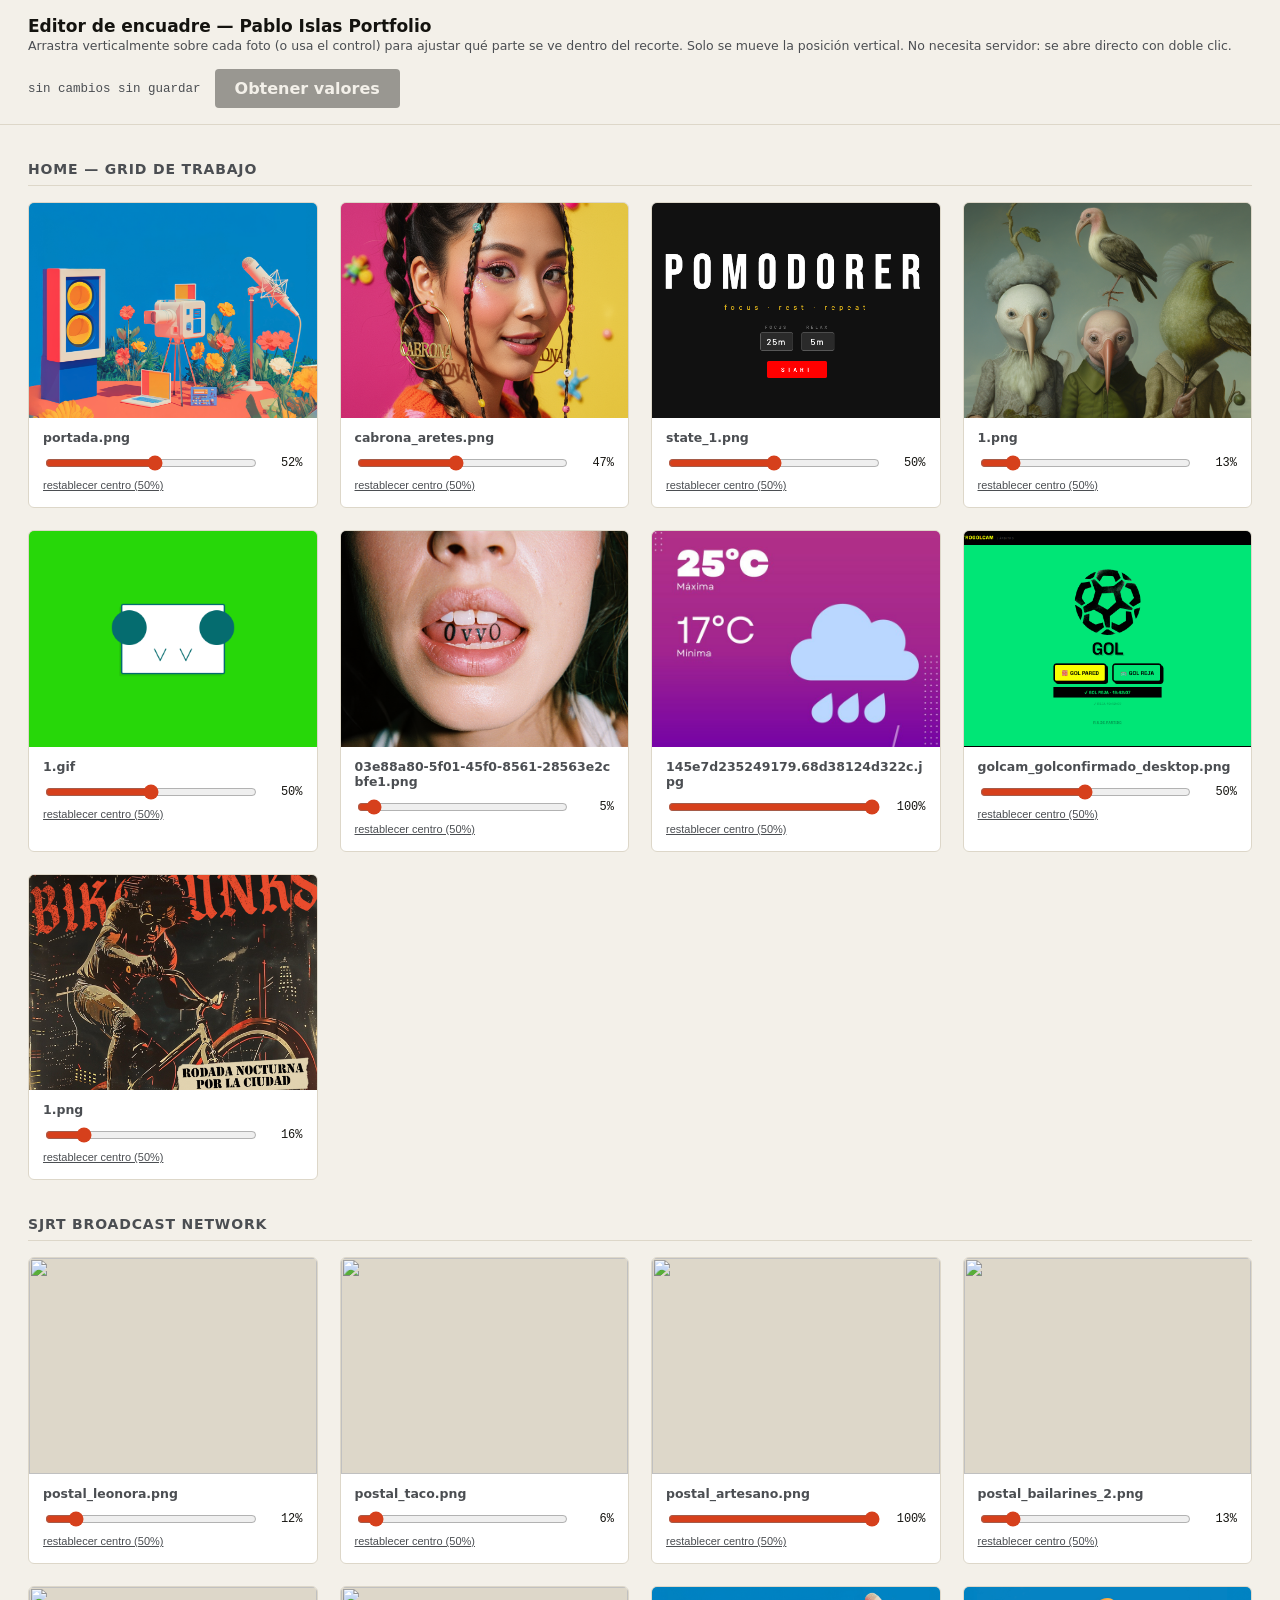
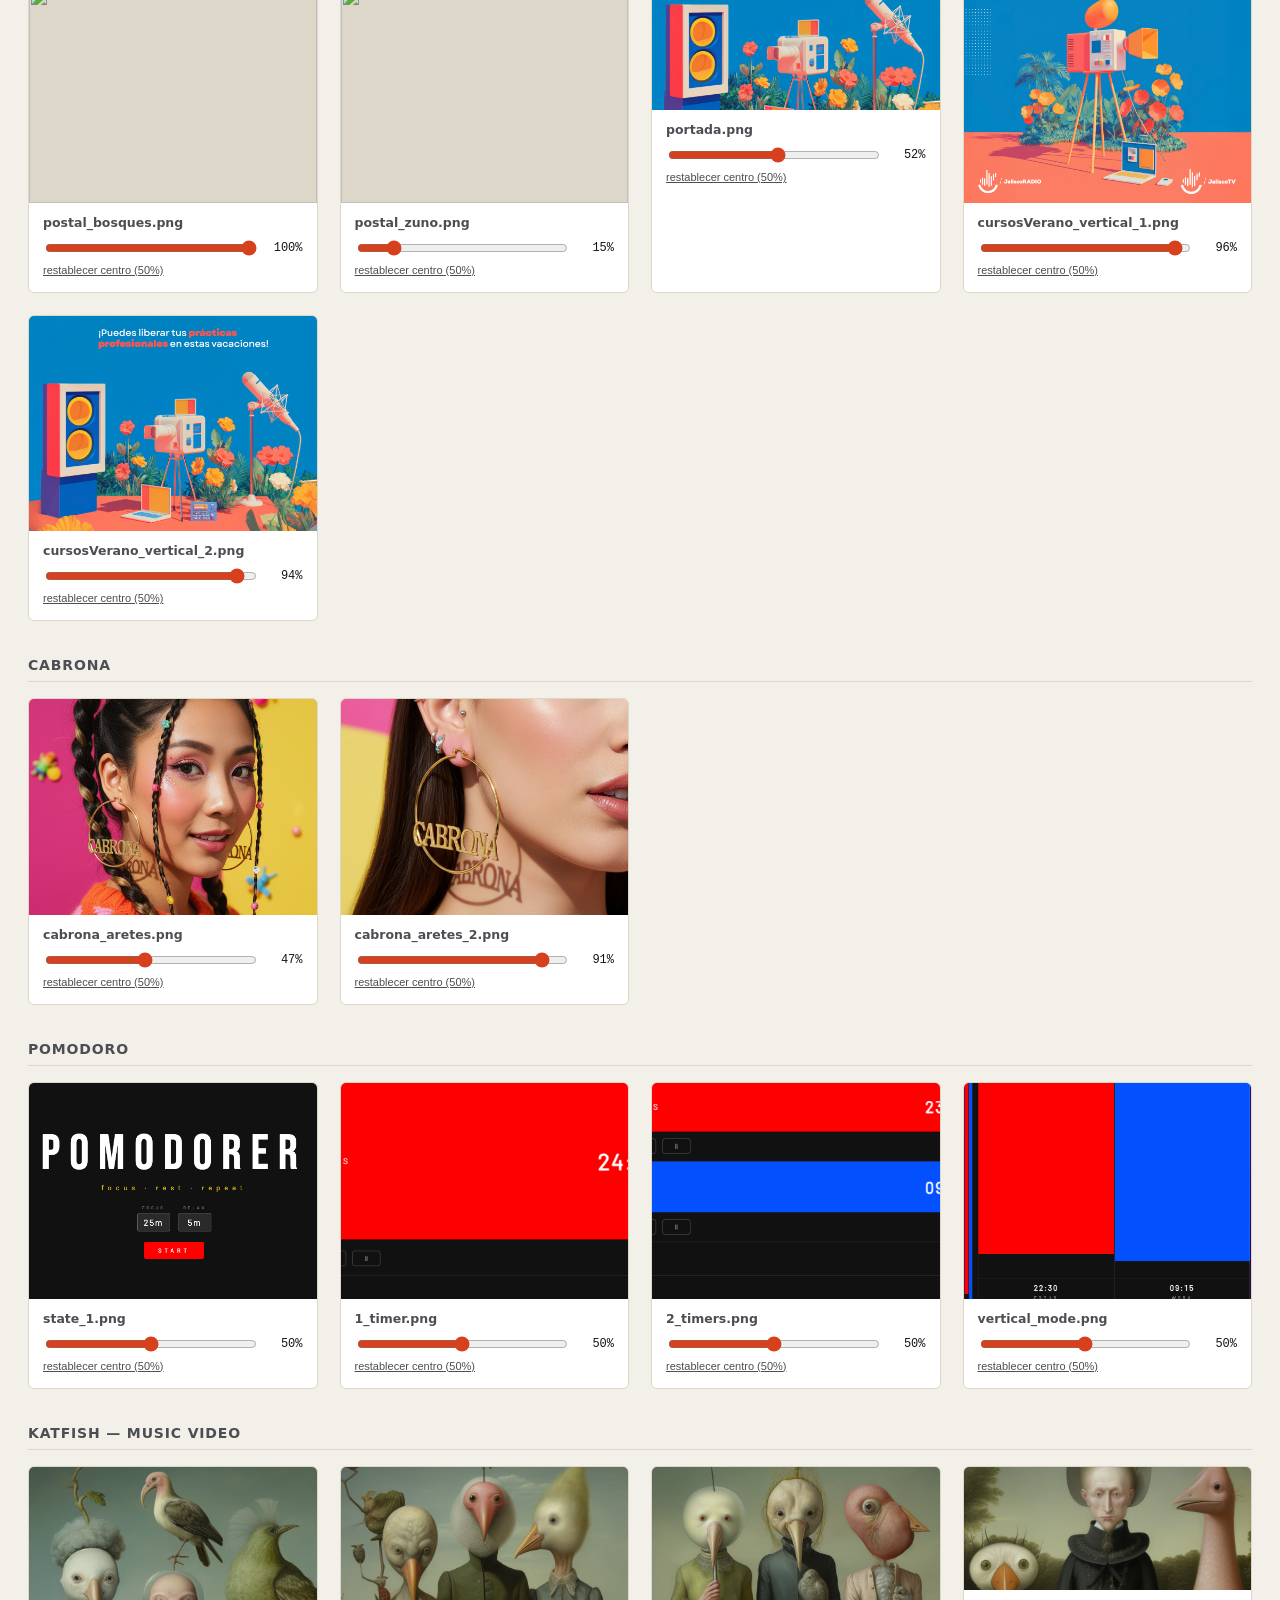
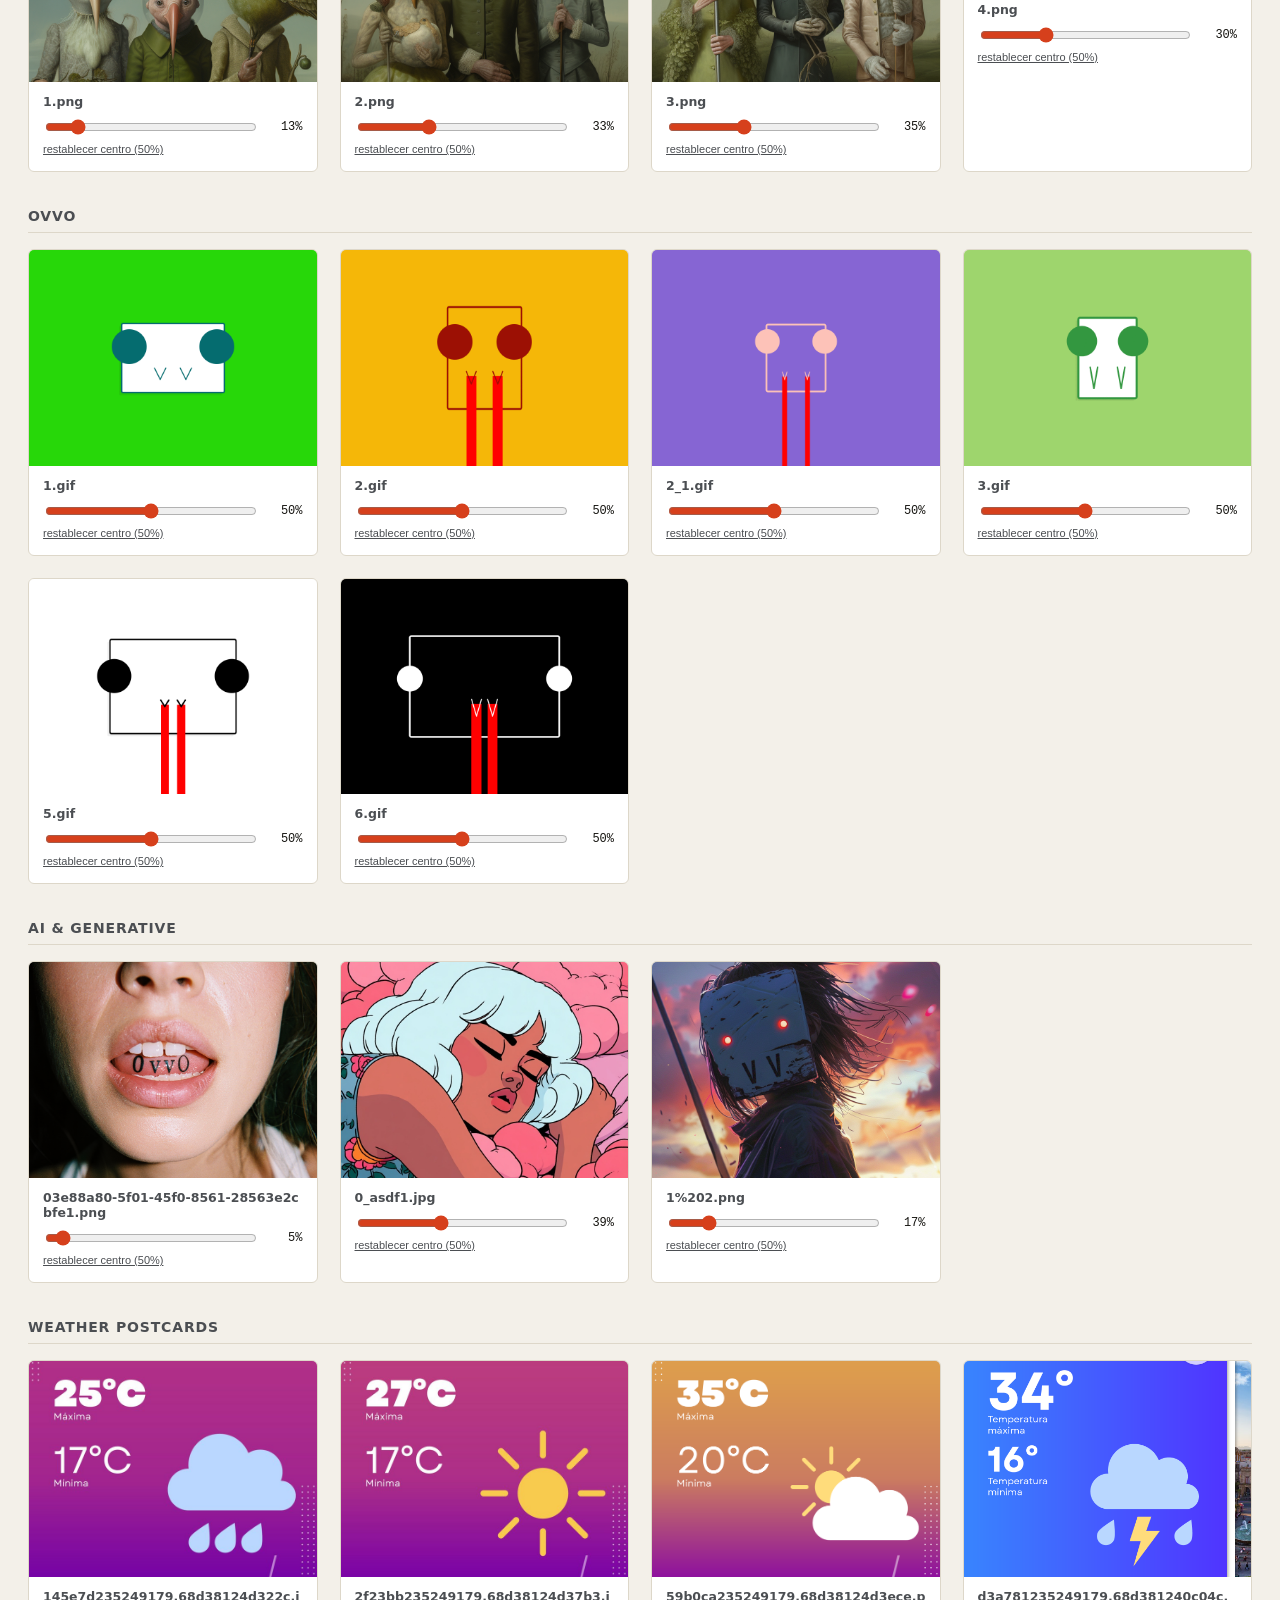
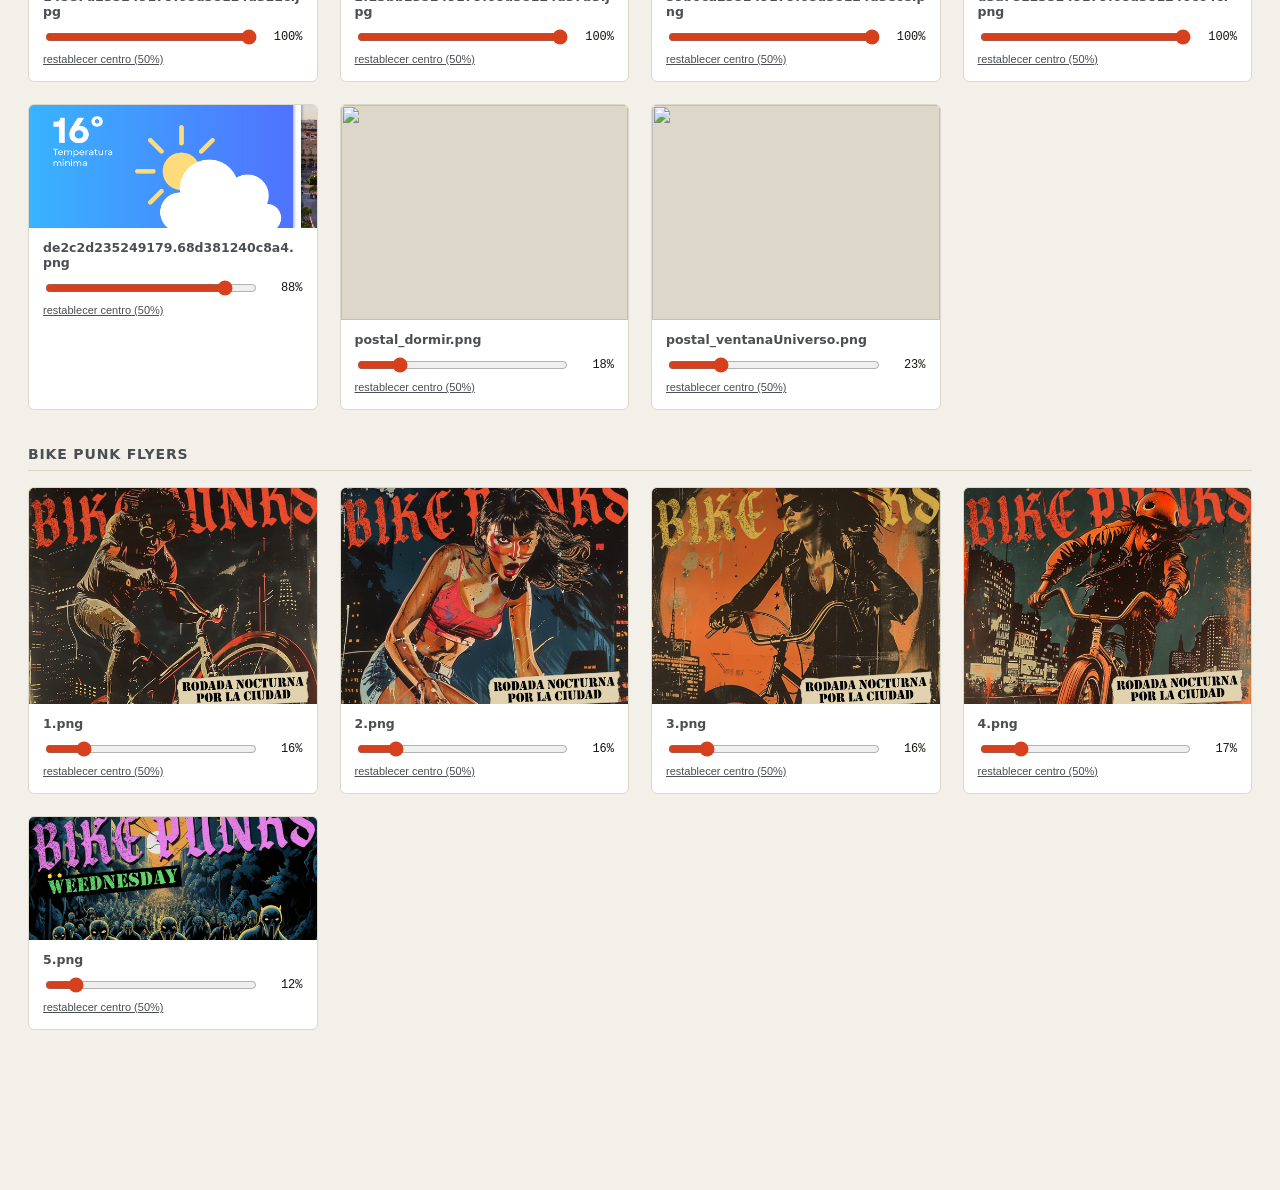
==== commit 8d53e67b: "Rebuild Golcam gallery with new client screenshots Replace the placeholder image set with Centro Gol" ====
--- a/tools/crop-editor.html
+++ b/tools/crop-editor.html
@@ -84,7 +84,7 @@
     { key: 'imas/OvvO/ovvo_gifs/1.gif', wide: false },
     { key: 'imas/ai/03e88a80-5f01-45f0-8561-28563e2cbfe1.png', wide: false },
     { key: 'behance_download/Generative-Forecasts/145e7d235249179.68d38124d322c.jpg', wide: false },
-    { key: 'imas/golcam/golcam_scoreboard_live.png', wide: false },
+    { key: 'imas/golcam/golcam_golconfirmado_desktop.png', wide: false },
     { key: 'behance_download/Bike-Punks-flyers/1.png', wide: false }
   ]},
   { label: 'SJRT Broadcast Network', items: [
@@ -136,13 +136,6 @@
     { key: 'imas/postales/postal_dormir.png', wide: false },
     { key: 'imas/postales/postal_ventanaUniverso.png', wide: false }
   ]},
-  { label: 'Golcam', items: [
-    { key: 'imas/golcam/golcam_scoreboard_live.png', wide: false },
-    { key: 'imas/golcam/golcam_scoreboard_start.png', wide: false },
-    { key: 'imas/golcam/golcam_goal_overlay.png', wide: false },
-    { key: 'imas/golcam/golcam_summary.png', wide: false },
-    { key: 'imas/golcam/golcam_cover.png', wide: true }
-  ]},
   { label: 'Bike Punk Flyers', items: [
     { key: 'behance_download/Bike-Punks-flyers/1.png', wide: false },
     { key: 'behance_download/Bike-Punks-flyers/2.png', wide: false },
@@ -153,7 +146,7 @@
 ];
 
 // Valores guardados actualmente en imas/crops.json (punto de partida).
-var crops = {"imas/golcam/golcam_scoreboard_live.png":51,"imas/cursos_verano/portada.png":52,"behance_download/Music-video-for-Katfish/1.png":13,"imas/cabrona/cabrona_aretes.png":47,"imas/ai/03e88a80-5f01-45f0-8561-28563e2cbfe1.png":5,"behance_download/Bike-Punks-flyers/1.png":16,"imas/golcam/golcam_scoreboard_start.png":50,"imas/golcam/golcam_goal_overlay.png":72,"imas/golcam/golcam_summary.png":55,"imas/golcam/golcam_cover.png":43,"behance_download/Generative-Forecasts/145e7d235249179.68d38124d322c.jpg":100,"behance_download/Generative-Forecasts/2f23bb235249179.68d38124d37b3.jpg":100,"behance_download/Generative-Forecasts/59b0ca235249179.68d38124d3ece.png":100,"behance_download/Generative-Forecasts/d3a781235249179.68d381240c04c.png":100,"behance_download/Generative-Forecasts/de2c2d235249179.68d381240c8a4.png":88,"imas/postales/postal_dormir.png":18,"imas/postales/postal_ventanaUniverso.png":23,"imas/postales/postal_leonora.png":12,"imas/postales/postal_taco.png":6,"imas/postales/postal_artesano.png":100,"imas/postales/postal_bailarines_2.png":13,"imas/postales/postal_bosques.png":100,"imas/postales/postal_zuno.png":15,"imas/cursos_verano/cursosVerano_vertical_1.png":96,"imas/cursos_verano/cursosVerano_vertical_2.png":94,"imas/cabrona/cabrona_aretes_2.png":91,"behance_download/Music-video-for-Katfish/2.png":33,"behance_download/Music-video-for-Katfish/3.png":35,"behance_download/Music-video-for-Katfish/4.png":30,"imas/ai/0_asdf1.jpg":39,"imas/ai/ai_ovvos/1%202.png":17,"behance_download/Bike-Punks-flyers/2.png":16,"behance_download/Bike-Punks-flyers/3.png":16,"behance_download/Bike-Punks-flyers/4.png":17,"behance_download/Bike-Punks-flyers/5.png":12};
+var crops = {"imas/cursos_verano/portada.png":52,"behance_download/Music-video-for-Katfish/1.png":13,"imas/cabrona/cabrona_aretes.png":47,"imas/ai/03e88a80-5f01-45f0-8561-28563e2cbfe1.png":5,"behance_download/Bike-Punks-flyers/1.png":16,"behance_download/Generative-Forecasts/145e7d235249179.68d38124d322c.jpg":100,"behance_download/Generative-Forecasts/2f23bb235249179.68d38124d37b3.jpg":100,"behance_download/Generative-Forecasts/59b0ca235249179.68d38124d3ece.png":100,"behance_download/Generative-Forecasts/d3a781235249179.68d381240c04c.png":100,"behance_download/Generative-Forecasts/de2c2d235249179.68d381240c8a4.png":88,"imas/postales/postal_dormir.png":18,"imas/postales/postal_ventanaUniverso.png":23,"imas/postales/postal_leonora.png":12,"imas/postales/postal_taco.png":6,"imas/postales/postal_artesano.png":100,"imas/postales/postal_bailarines_2.png":13,"imas/postales/postal_bosques.png":100,"imas/postales/postal_zuno.png":15,"imas/cursos_verano/cursosVerano_vertical_1.png":96,"imas/cursos_verano/cursosVerano_vertical_2.png":94,"imas/cabrona/cabrona_aretes_2.png":91,"behance_download/Music-video-for-Katfish/2.png":33,"behance_download/Music-video-for-Katfish/3.png":35,"behance_download/Music-video-for-Katfish/4.png":30,"imas/ai/0_asdf1.jpg":39,"imas/ai/ai_ovvos/1%202.png":17,"behance_download/Bike-Punks-flyers/2.png":16,"behance_download/Bike-Punks-flyers/3.png":16,"behance_download/Bike-Punks-flyers/4.png":17,"behance_download/Bike-Punks-flyers/5.png":12};
 
 var initial = {};       // key -> value when the page loaded (to detect changes)
 var dirty = {};         // key -> true if changed since load
